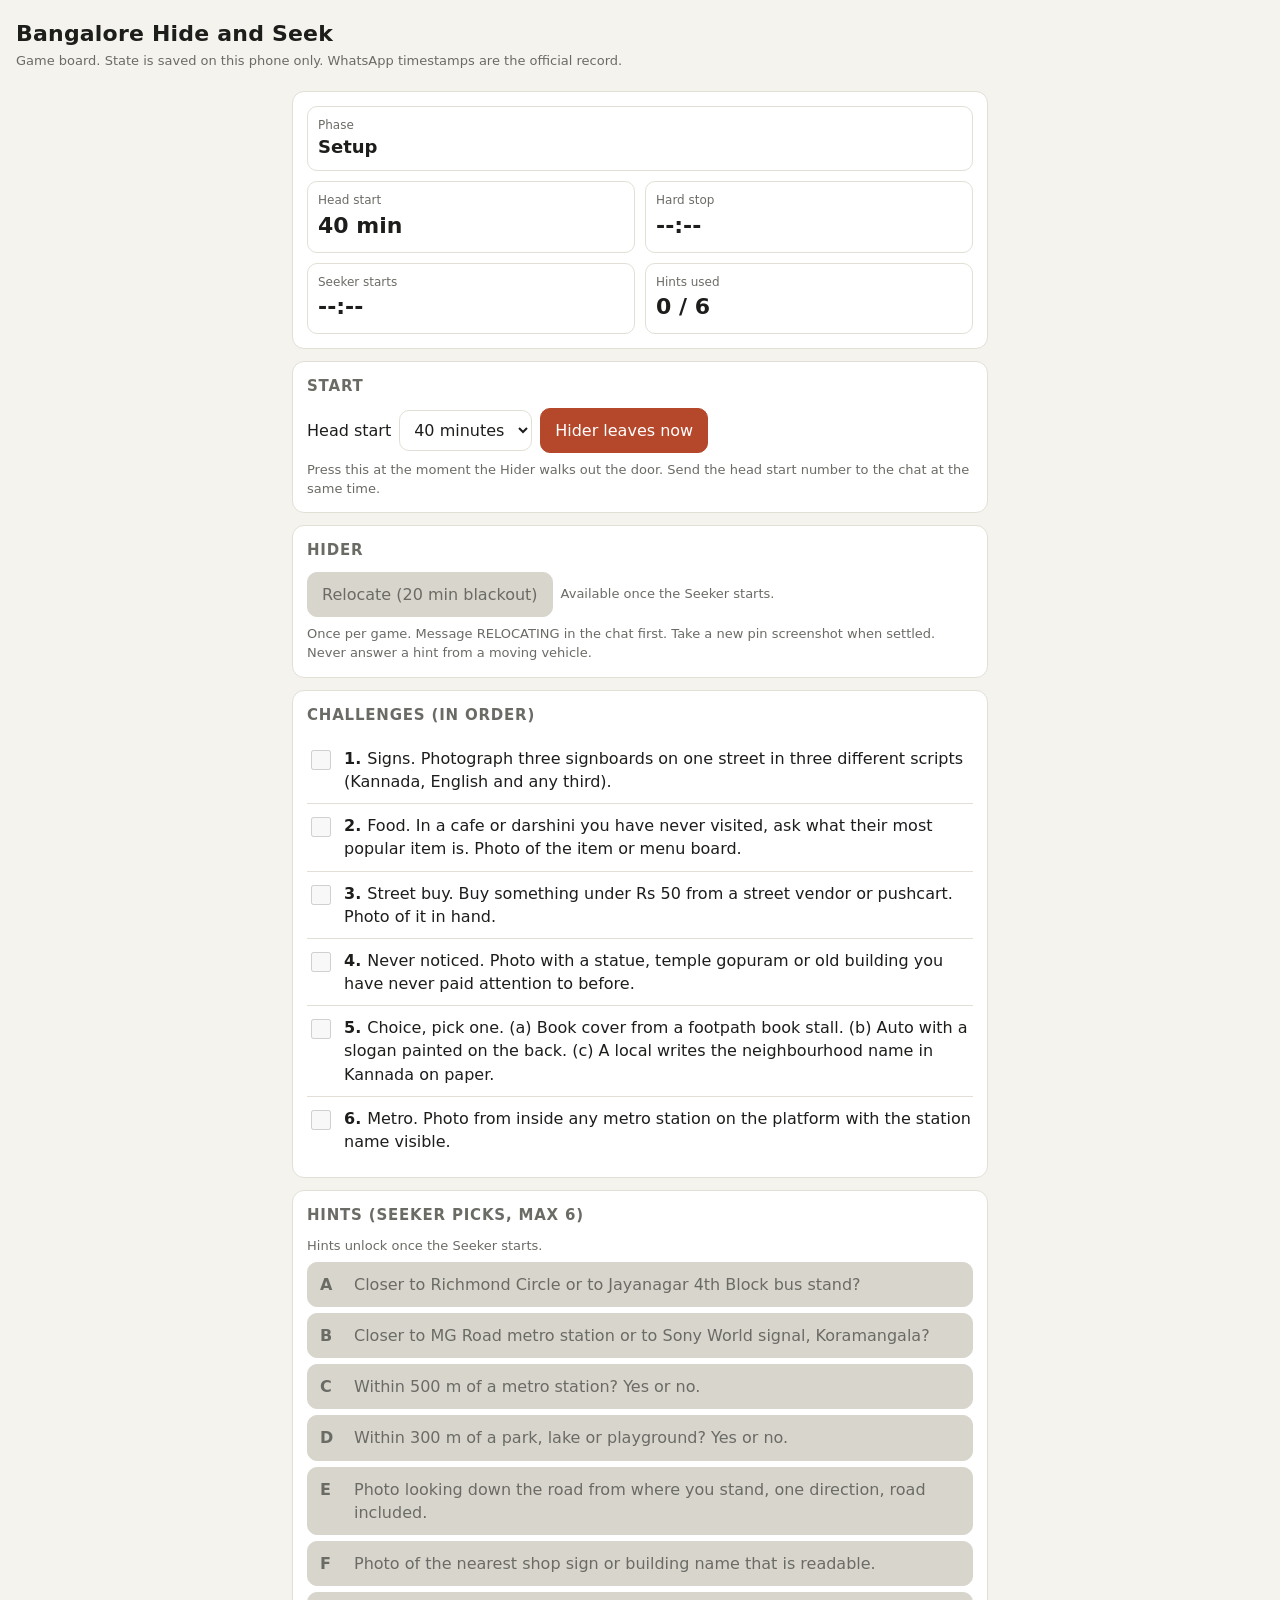
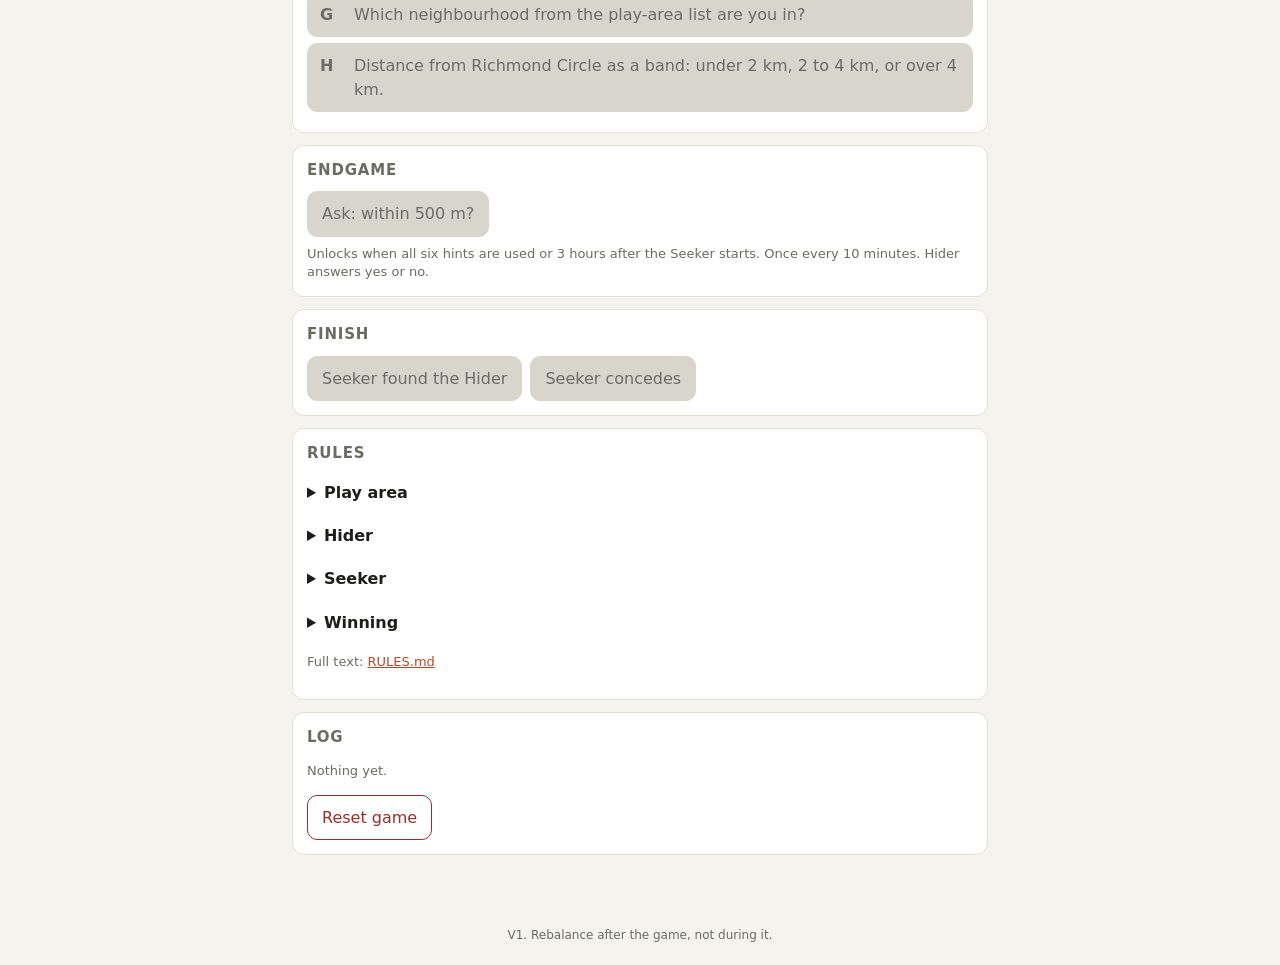
==== index.html @ 9ff5338d "Add V1 rules and static game board" ====
<!doctype html>
<html lang="en">
<head>
<meta charset="utf-8">
<meta name="viewport" content="width=device-width, initial-scale=1">
<title>Bangalore Hide and Seek</title>
<style>
  :root {
    --bg: #f5f3ee; --card: #ffffff; --ink: #1d1d1b; --muted: #6b6b66; --line: #e2dfd6;
    --accent: #b5482b; --accent-ink: #ffffff; --ok: #2f7d4f; --warn: #b8860b; --danger: #9b2c2c;
    --disabled: #d8d5cc;
  }
  @media (prefers-color-scheme: dark) {
    :root { --bg: #17171a; --card: #222226; --ink: #ecebe6; --muted: #a09f98; --line: #34343a;
      --accent: #e0664a; --ok: #5cb27e; --warn: #d9a83a; --danger: #d86a6a; --disabled: #3a3a40; }
  }
  * { box-sizing: border-box; }
  body { margin: 0; background: var(--bg); color: var(--ink); font: 16px/1.45 system-ui, -apple-system, "Segoe UI", Roboto, sans-serif; }
  header { padding: 18px 16px 8px; }
  h1 { margin: 0; font-size: 22px; letter-spacing: 0.2px; }
  .sub { color: var(--muted); font-size: 13px; margin-top: 2px; }
  main { padding: 0 12px 40px; max-width: 720px; margin: 0 auto; }
  .card { background: var(--card); border: 1px solid var(--line); border-radius: 12px; padding: 14px; margin: 12px 0; }
  .card h2 { margin: 0 0 10px; font-size: 15px; text-transform: uppercase; letter-spacing: 0.8px; color: var(--muted); }
  .status { display: grid; grid-template-columns: 1fr 1fr; gap: 10px; }
  .stat { padding: 10px; border: 1px solid var(--line); border-radius: 10px; }
  .stat .lbl { font-size: 12px; color: var(--muted); }
  .stat .val { font-size: 22px; font-weight: 600; font-variant-numeric: tabular-nums; }
  .stat.wide { grid-column: 1 / -1; }
  .phase { font-size: 18px; font-weight: 600; }
  .row { display: flex; gap: 8px; flex-wrap: wrap; align-items: center; }
  button { font: inherit; border: 1px solid var(--line); background: var(--card); color: var(--ink); border-radius: 10px; padding: 10px 14px; cursor: pointer; }
  button.primary { background: var(--accent); color: var(--accent-ink); border-color: var(--accent); }
  button.danger { color: var(--danger); border-color: var(--danger); }
  button:disabled { background: var(--disabled); color: var(--muted); border-color: var(--disabled); cursor: not-allowed; }
  select { font: inherit; padding: 9px 10px; border-radius: 10px; border: 1px solid var(--line); background: var(--card); color: var(--ink); }
  ul.list { list-style: none; padding: 0; margin: 0; }
  ul.list li { display: flex; gap: 10px; align-items: flex-start; padding: 10px 0; border-top: 1px solid var(--line); }
  ul.list li:first-child { border-top: 0; }
  ul.list input[type=checkbox] { width: 20px; height: 20px; margin-top: 3px; flex: none; }
  .k { font-weight: 600; margin-right: 6px; }
  .next { color: var(--accent); font-weight: 600; font-size: 12px; text-transform: uppercase; letter-spacing: 0.6px; }
  .done { color: var(--muted); text-decoration: line-through; }
  .hint { width: 100%; text-align: left; padding: 10px 12px; margin: 6px 0; display: flex; gap: 10px; align-items: flex-start; }
  .hint .k { min-width: 18px; }
  .hint.used { background: var(--disabled); color: var(--muted); border-color: var(--disabled); }
  .hint.used .txt { text-decoration: line-through; }
  .note { color: var(--muted); font-size: 13px; }
  .ok { color: var(--ok); } .warn { color: var(--warn); } .bad { color: var(--danger); }
  details { margin: 8px 0; } summary { cursor: pointer; font-weight: 600; padding: 6px 0; }
  .log { font-size: 13px; font-variant-numeric: tabular-nums; }
  .log div { padding: 4px 0; border-top: 1px dashed var(--line); }
  .log div:first-child { border-top: 0; }
  .log time { color: var(--muted); margin-right: 8px; }
  footer { text-align: center; color: var(--muted); font-size: 12px; padding: 20px 0; }
  a { color: var(--accent); }
</style>
</head>
<body>
<header>
  <h1>Bangalore Hide and Seek</h1>
  <div class="sub">Game board. State is saved on this phone only. WhatsApp timestamps are the official record.</div>
</header>
<main>

  <section class="card" id="statusCard">
    <div class="status">
      <div class="stat wide"><div class="lbl">Phase</div><div class="phase" id="phase">Setup</div><div class="note" id="phaseNote"></div></div>
      <div class="stat"><div class="lbl" id="t1l">Head start</div><div class="val" id="t1">--:--</div></div>
      <div class="stat"><div class="lbl" id="t2l">Hard stop</div><div class="val" id="t2">--:--</div></div>
      <div class="stat"><div class="lbl">Seeker starts</div><div class="val" id="seekerStart">--:--</div></div>
      <div class="stat"><div class="lbl">Hints used</div><div class="val" id="hintCount">0 / 6</div></div>
    </div>
  </section>

  <section class="card" id="setupCard">
    <h2>Start</h2>
    <div class="row">
      <label for="headStart">Head start</label>
      <select id="headStart"></select>
      <button class="primary" id="btnLeave">Hider leaves now</button>
    </div>
    <div class="note" style="margin-top:8px">Press this at the moment the Hider walks out the door. Send the head start number to the chat at the same time.</div>
  </section>

  <section class="card" id="hiderCard">
    <h2>Hider</h2>
    <div class="row">
      <button id="btnRelocate">Relocate (20 min blackout)</button>
      <span class="note" id="relocateNote"></span>
    </div>
    <div class="note" style="margin-top:8px">Once per game. Message RELOCATING in the chat first. Take a new pin screenshot when settled. Never answer a hint from a moving vehicle.</div>
  </section>

  <section class="card">
    <h2>Challenges (in order)</h2>
    <ul class="list" id="challenges"></ul>
  </section>

  <section class="card">
    <h2>Hints (Seeker picks, max 6)</h2>
    <div class="note" id="hintNote"></div>
    <div id="hints"></div>
  </section>

  <section class="card">
    <h2>Endgame</h2>
    <div class="row">
      <button id="btnHotCold">Ask: within 500 m?</button>
      <span class="note" id="hotColdNote"></span>
    </div>
    <div class="note" style="margin-top:8px">Unlocks when all six hints are used or 3 hours after the Seeker starts. Once every 10 minutes. Hider answers yes or no.</div>
  </section>

  <section class="card">
    <h2>Finish</h2>
    <div class="row">
      <button class="primary" id="btnFound">Seeker found the Hider</button>
      <button id="btnConcede">Seeker concedes</button>
    </div>
  </section>

  <section class="card">
    <h2>Rules</h2>
    <details><summary>Play area</summary>
      <p>The Hider must be inside one of these at all times: Cubbon Park, MG Road / Church Street / CBD, Ulsoor, Shanti Nagar, Richmond Town, Domlur, Indiranagar (up to 100 Feet Road), Koramangala (all blocks), Jayanagar (all blocks), Basavanagudi, Lalbagh. If it is not on the list, it is out.</p>
      <p>Transport for both players: walking, metro, buses, autos, cabs. No personal vehicle.</p>
    </details>
    <details><summary>Hider</summary>
      <p>Free movement during the head start. When the Seeker starts, commit to a zone of about 400 m around a point: drop a pin in Google Maps and screenshot it with the clock visible. Wander inside the zone, never leave it.</p>
      <p>Zone: not within 750 m of home, public and free-entry only, no private homes, no bathrooms, no floors above ground level. Must be findable by someone walking the zone.</p>
      <p>Every answer is true for where you stand at the moment of the request. Photos are taken then, unedited, and must show the street. Answer within 5 minutes.</p>
      <p>Seeker challenge proof photos go to the Hider. That is deliberate.</p>
    </details>
    <details><summary>Seeker</summary>
      <p>One hint per completed challenge. Challenges in order, done wherever you are, proof by photo in the chat. Six hints maximum, any order from the menu.</p>
    </details>
    <details><summary>Winning</summary>
      <p>Seeker wins when within about 20 m of the Hider and sends a photo of the Hider to the chat. Hider wins if the hard stop (5 hours after the Seeker starts) passes. If the Hider was ever outside the zone or play area, the Hider forfeits.</p>
    </details>
    <p class="note">Full text: <a href="https://github.com/richie-03/bangalore-hide-and-seek/blob/main/RULES.md">RULES.md</a></p>
  </section>

  <section class="card">
    <h2>Log</h2>
    <div class="log" id="log"></div>
    <div class="row" style="margin-top:10px"><button class="danger" id="btnReset">Reset game</button></div>
  </section>

</main>
<footer>V1. Rebalance after the game, not during it.</footer>

<script>
(function () {
  'use strict';
  var KEY = 'bhs-state-v1';
  var MIN = 60000;
  var HARD_STOP_MS = 5 * 60 * MIN;
  var ENDGAME_MS = 3 * 60 * MIN;
  var BLACKOUT_MS = 20 * MIN;
  var HOTCOLD_GAP_MS = 10 * MIN;
  var MAX_HINTS = 6;

  var CHALLENGES = [
    'Signs. Photograph three signboards on one street in three different scripts (Kannada, English and any third).',
    'Food. In a cafe or darshini you have never visited, ask what their most popular item is. Photo of the item or menu board.',
    'Street buy. Buy something under Rs 50 from a street vendor or pushcart. Photo of it in hand.',
    'Never noticed. Photo with a statue, temple gopuram or old building you have never paid attention to before.',
    'Choice, pick one. (a) Book cover from a footpath book stall. (b) Auto with a slogan painted on the back. (c) A local writes the neighbourhood name in Kannada on paper.',
    'Metro. Photo from inside any metro station on the platform with the station name visible.'
  ];
  var HINTS = [
    ['A', 'Closer to Richmond Circle or to Jayanagar 4th Block bus stand?'],
    ['B', 'Closer to MG Road metro station or to Sony World signal, Koramangala?'],
    ['C', 'Within 500 m of a metro station? Yes or no.'],
    ['D', 'Within 300 m of a park, lake or playground? Yes or no.'],
    ['E', 'Photo looking down the road from where you stand, one direction, road included.'],
    ['F', 'Photo of the nearest shop sign or building name that is readable.'],
    ['G', 'Which neighbourhood from the play-area list are you in?'],
    ['H', 'Distance from Richmond Circle as a band: under 2 km, 2 to 4 km, or over 4 km.']
  ];

  function fresh() {
    return {
      headStart: 40,
      hiderLeftAt: null,
      relocateAt: null,
      challenges: [false, false, false, false, false, false],
      hints: {},
      hotCold: [],
      ended: null,
      log: []
    };
  }

  var state = load();

  function load() {
    try {
      var raw = localStorage.getItem(KEY);
      if (raw) { var s = JSON.parse(raw); return Object.assign(fresh(), s); }
    } catch (e) {}
    return fresh();
  }
  function save() { try { localStorage.setItem(KEY, JSON.stringify(state)); } catch (e) {} }
  function log(msg) { state.log.unshift({ t: Date.now(), m: msg }); save(); }

  function derived(now) {
    var d = {};
    d.seekerStartAt = state.hiderLeftAt ? state.hiderLeftAt + state.headStart * MIN : null;
    d.hardStopAt = d.seekerStartAt ? d.seekerStartAt + HARD_STOP_MS : null;
    d.endgameAt = d.seekerStartAt ? d.seekerStartAt + ENDGAME_MS : null;
    d.hintsUsed = Object.keys(state.hints).length;
    d.blackoutUntil = state.relocateAt ? state.relocateAt + BLACKOUT_MS : null;
    d.inBlackout = d.blackoutUntil !== null && now < d.blackoutUntil;
    d.challengesDone = state.challenges.filter(Boolean).length;
    d.hintsEarned = d.challengesDone - d.hintsUsed;
    if (state.ended) d.phase = 'ended';
    else if (!state.hiderLeftAt) d.phase = 'setup';
    else if (now < d.seekerStartAt) d.phase = 'headstart';
    else if (now >= d.hardStopAt) d.phase = 'timeout';
    else d.phase = 'play';
    d.endgameOpen = d.phase === 'play' && (d.hintsUsed >= MAX_HINTS || now >= d.endgameAt);
    var last = state.hotCold.length ? state.hotCold[state.hotCold.length - 1] : null;
    d.hotColdNextAt = last ? last + HOTCOLD_GAP_MS : null;
    d.hotColdReady = d.endgameOpen && (!d.hotColdNextAt || now >= d.hotColdNextAt);
    return d;
  }

  function pad(n) { return (n < 10 ? '0' : '') + n; }
  function clock(ts) { var x = new Date(ts); return pad(x.getHours()) + ':' + pad(x.getMinutes()); }
  function clockS(ts) { var x = new Date(ts); return clock(ts) + ':' + pad(x.getSeconds()); }
  function countdown(ms) {
    if (ms < 0) ms = 0;
    var s = Math.floor(ms / 1000), h = Math.floor(s / 3600), m = Math.floor((s % 3600) / 60), r = s % 60;
    return h > 0 ? h + ':' + pad(m) + ':' + pad(r) : pad(m) + ':' + pad(r);
  }
  function $(id) { return document.getElementById(id); }

  function render() {
    var now = Date.now();
    var d = derived(now);

    var phaseText = { setup: 'Setup', headstart: 'Head start', play: 'Seeking', timeout: 'Time is up, Hider wins', ended: state.ended === 'seeker' ? 'Seeker found the Hider' : 'Seeker conceded, Hider wins' }[d.phase];
    $('phase').textContent = phaseText;
    var note = '';
    if (d.phase === 'headstart') note = 'Hider moves freely. Seeker waits at Adugodi.';
    if (d.phase === 'play' && d.inBlackout) note = 'Relocate blackout. No hints until ' + clock(d.blackoutUntil) + '.';
    else if (d.phase === 'play' && d.endgameOpen) note = 'Endgame open. Hot or cold every 10 minutes.';
    else if (d.phase === 'play') note = 'Hider is committed to a zone. Endgame opens at ' + clock(d.endgameAt) + ' or after six hints.';
    $('phaseNote').textContent = note;

    if (d.phase === 'setup') {
      $('t1l').textContent = 'Head start'; $('t1').textContent = state.headStart + ' min';
      $('t2l').textContent = 'Hard stop'; $('t2').textContent = '--:--';
      $('seekerStart').textContent = '--:--';
    } else if (d.phase === 'headstart') {
      $('t1l').textContent = 'Seeker starts in'; $('t1').textContent = countdown(d.seekerStartAt - now);
      $('t2l').textContent = 'Hard stop'; $('t2').textContent = clock(d.hardStopAt);
      $('seekerStart').textContent = clock(d.seekerStartAt);
    } else {
      $('t1l').textContent = d.inBlackout ? 'Blackout ends in' : 'Elapsed';
      $('t1').textContent = d.inBlackout ? countdown(d.blackoutUntil - now) : countdown(now - d.seekerStartAt);
      $('t2l').textContent = 'Hard stop in'; $('t2').textContent = countdown(d.hardStopAt - now) + ' (' + clock(d.hardStopAt) + ')';
      $('seekerStart').textContent = clock(d.seekerStartAt);
    }
    $('hintCount').textContent = d.hintsUsed + ' / ' + MAX_HINTS;

    $('setupCard').style.display = d.phase === 'setup' ? '' : 'none';
    $('headStart').value = String(state.headStart);

    var reloc = $('btnRelocate');
    reloc.disabled = !(d.phase === 'play' && !state.relocateAt);
    $('relocateNote').textContent = state.relocateAt ? 'Used at ' + clock(state.relocateAt) + '.' : (d.phase === 'play' ? 'Available.' : 'Available once the Seeker starts.');

    var ul = $('challenges'); ul.innerHTML = '';
    var nextIdx = state.challenges.indexOf(false);
    CHALLENGES.forEach(function (txt, i) {
      var li = document.createElement('li');
      var cb = document.createElement('input'); cb.type = 'checkbox'; cb.checked = state.challenges[i];
      var lastDone = nextIdx === -1 ? CHALLENGES.length - 1 : nextIdx - 1;
      cb.disabled = d.phase !== 'play'
        || (!state.challenges[i] && i !== nextIdx)
        || (state.challenges[i] && (i !== lastDone || d.hintsUsed >= d.challengesDone));
      cb.addEventListener('change', function () {
        state.challenges[i] = cb.checked;
        log((cb.checked ? 'Challenge ' : 'Unchecked challenge ') + (i + 1));
        render();
      });
      var div = document.createElement('div');
      div.innerHTML = '<span class="k">' + (i + 1) + '.</span><span class="' + (state.challenges[i] ? 'done' : '') + '">' + txt + '</span>' + (i === nextIdx && d.phase === 'play' ? ' <span class="next">next</span>' : '');
      li.appendChild(cb); li.appendChild(div); ul.appendChild(li);
    });

    var hn = $('hintNote');
    if (d.phase !== 'play') hn.textContent = 'Hints unlock once the Seeker starts.';
    else if (d.inBlackout) hn.innerHTML = '<span class="warn">Blackout. No hint requests until ' + clock(d.blackoutUntil) + '.</span>';
    else if (d.hintsUsed >= MAX_HINTS) hn.textContent = 'All six hints used.';
    else if (d.hintsEarned > 0) hn.innerHTML = '<span class="ok">' + d.hintsEarned + ' hint' + (d.hintsEarned > 1 ? 's' : '') + ' earned and not yet used. Pick one.</span>';
    else hn.textContent = 'Complete the next challenge to earn a hint.';

    var hd = $('hints'); hd.innerHTML = '';
    HINTS.forEach(function (h) {
      var b = document.createElement('button');
      var used = state.hints[h[0]];
      b.className = 'hint' + (used ? ' used' : '');
      b.innerHTML = '<span class="k">' + h[0] + '</span><span class="txt">' + h[1] + (used ? ' <span class="note">(asked ' + clock(used) + ')</span>' : '') + '</span>';
      b.disabled = !!used || d.phase !== 'play' || d.inBlackout || d.hintsEarned <= 0 || d.hintsUsed >= MAX_HINTS;
      b.addEventListener('click', function () {
        if (!confirm('Ask hint ' + h[0] + '? Send it in the chat now.')) return;
        state.hints[h[0]] = Date.now();
        log('Hint ' + h[0] + ' asked');
        render();
      });
      hd.appendChild(b);
    });

    var hc = $('btnHotCold');
    hc.disabled = !d.hotColdReady;
    var hcn = '';
    if (d.phase !== 'play') hcn = '';
    else if (!d.endgameOpen) hcn = 'Locked until ' + clock(d.endgameAt) + ' or six hints.';
    else if (!d.hotColdReady) hcn = 'Next ask at ' + clock(d.hotColdNextAt) + '.';
    else hcn = 'Ready. ' + state.hotCold.length + ' asked so far.';
    $('hotColdNote').textContent = hcn;

    $('btnFound').disabled = d.phase !== 'play';
    $('btnConcede').disabled = d.phase !== 'play';

    var lg = $('log'); lg.innerHTML = '';
    if (!state.log.length) lg.innerHTML = '<div class="note">Nothing yet.</div>';
    state.log.slice(0, 60).forEach(function (e) {
      var row = document.createElement('div');
      row.innerHTML = '<time>' + clockS(e.t) + '</time>' + e.m;
      lg.appendChild(row);
    });
  }

  var sel = $('headStart');
  for (var m = 30; m <= 45; m += 5) { var o = document.createElement('option'); o.value = m; o.textContent = m + ' minutes'; sel.appendChild(o); }
  sel.addEventListener('change', function () { state.headStart = parseInt(sel.value, 10); save(); render(); });

  $('btnLeave').addEventListener('click', function () {
    if (!confirm('Start the head start clock now with ' + state.headStart + ' minutes?')) return;
    state.hiderLeftAt = Date.now();
    log('Hider left. Head start ' + state.headStart + ' min. Seeker starts at ' + clock(state.hiderLeftAt + state.headStart * MIN) + '.');
    render();
  });
  $('btnRelocate').addEventListener('click', function () {
    if (!confirm('Use Relocate now? Message RELOCATING in the chat first.')) return;
    state.relocateAt = Date.now();
    log('Relocate used. Blackout until ' + clock(state.relocateAt + BLACKOUT_MS) + '.');
    render();
  });
  $('btnHotCold').addEventListener('click', function () {
    state.hotCold.push(Date.now());
    log('Hot or cold asked (within 500 m?)');
    render();
  });
  $('btnFound').addEventListener('click', function () {
    if (!confirm('Seeker found the Hider? Photo must be in the chat.')) return;
    state.ended = 'seeker'; log('Seeker found the Hider. Seeker wins.'); render();
  });
  $('btnConcede').addEventListener('click', function () {
    if (!confirm('Seeker concedes. Hider wins. Confirm?')) return;
    state.ended = 'hider'; log('Seeker conceded. Hider wins.'); render();
  });
  $('btnReset').addEventListener('click', function () {
    if (!confirm('Reset everything on this phone? This cannot be undone.')) return;
    state = fresh(); save(); render();
  });

  render();
  setInterval(render, 1000);
})();
</script>
</body>
</html>
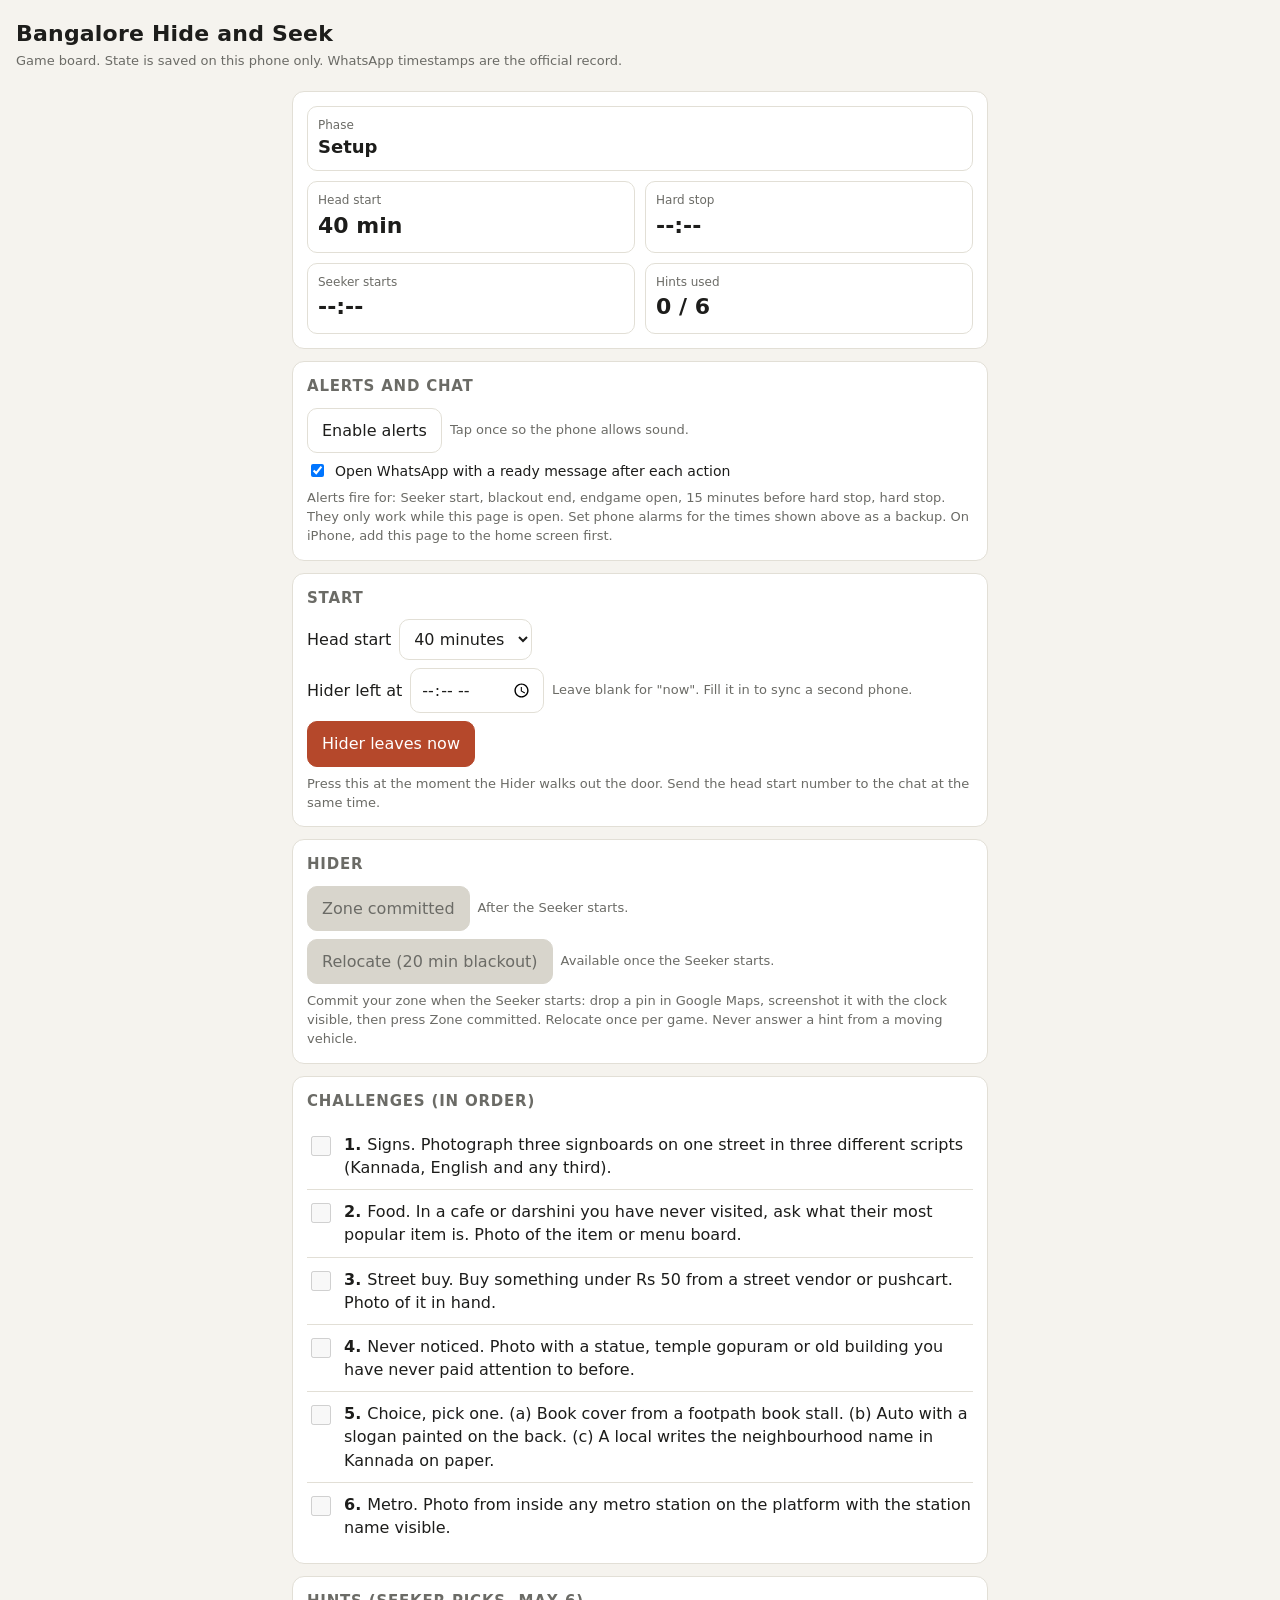
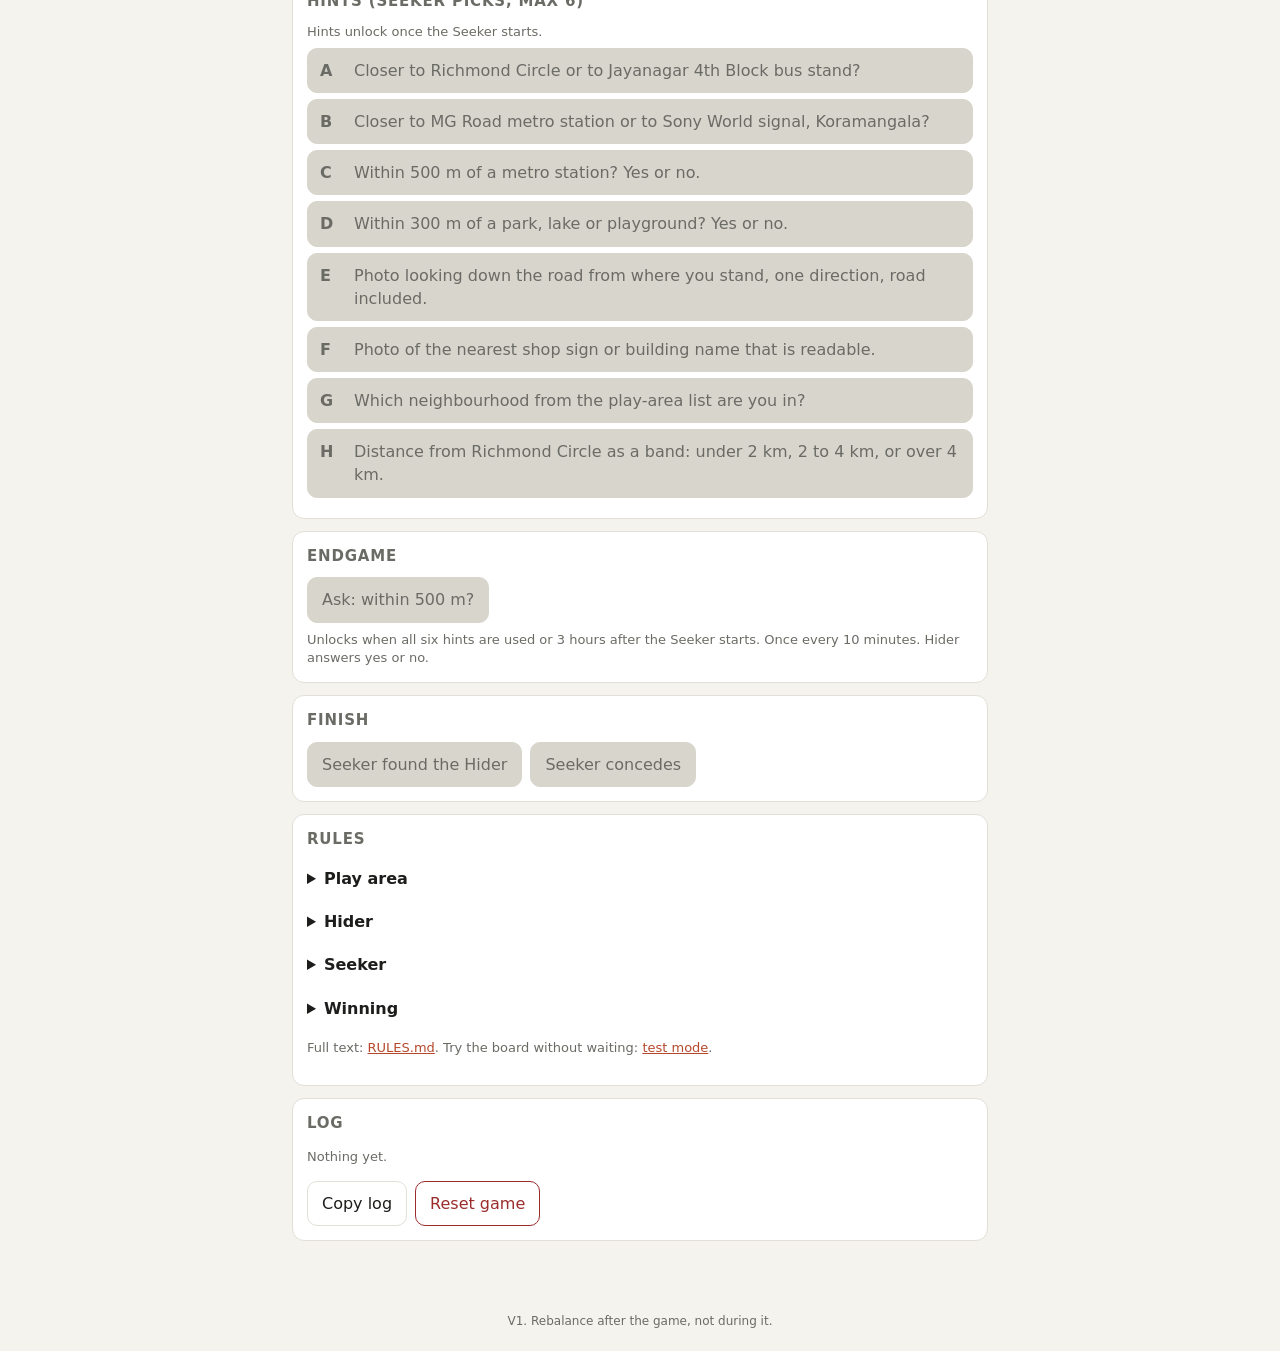
==== commit adeec264: "Add test mode, alerts, WhatsApp messages, manual start time, zone commit and log export" ====
--- a/index.html
+++ b/index.html
@@ -19,6 +19,7 @@
   header { padding: 18px 16px 8px; }
   h1 { margin: 0; font-size: 22px; letter-spacing: 0.2px; }
   .sub { color: var(--muted); font-size: 13px; margin-top: 2px; }
+  .banner { background: var(--warn); color: #1d1d1b; padding: 8px 16px; font-size: 13px; font-weight: 600; }
   main { padding: 0 12px 40px; max-width: 720px; margin: 0 auto; }
   .card { background: var(--card); border: 1px solid var(--line); border-radius: 12px; padding: 14px; margin: 12px 0; }
   .card h2 { margin: 0 0 10px; font-size: 15px; text-transform: uppercase; letter-spacing: 0.8px; color: var(--muted); }
@@ -29,11 +30,13 @@
   .stat.wide { grid-column: 1 / -1; }
   .phase { font-size: 18px; font-weight: 600; }
   .row { display: flex; gap: 8px; flex-wrap: wrap; align-items: center; }
+  .row + .row { margin-top: 8px; }
   button { font: inherit; border: 1px solid var(--line); background: var(--card); color: var(--ink); border-radius: 10px; padding: 10px 14px; cursor: pointer; }
   button.primary { background: var(--accent); color: var(--accent-ink); border-color: var(--accent); }
   button.danger { color: var(--danger); border-color: var(--danger); }
   button:disabled { background: var(--disabled); color: var(--muted); border-color: var(--disabled); cursor: not-allowed; }
-  select { font: inherit; padding: 9px 10px; border-radius: 10px; border: 1px solid var(--line); background: var(--card); color: var(--ink); }
+  select, input[type=time] { font: inherit; padding: 9px 10px; border-radius: 10px; border: 1px solid var(--line); background: var(--card); color: var(--ink); }
+  label.chk { display: flex; gap: 8px; align-items: center; font-size: 14px; }
   ul.list { list-style: none; padding: 0; margin: 0; }
   ul.list li { display: flex; gap: 10px; align-items: flex-start; padding: 10px 0; border-top: 1px solid var(--line); }
   ul.list li:first-child { border-top: 0; }
@@ -57,6 +60,7 @@
 </style>
 </head>
 <body>
+<div class="banner" id="testBanner" hidden>Test mode: one minute of game time is one second. Separate from the real game state. <a href="./">Back to the real board</a>.</div>
 <header>
   <h1>Bangalore Hide and Seek</h1>
   <div class="sub">Game board. State is saved on this phone only. WhatsApp timestamps are the official record.</div>
@@ -73,11 +77,30 @@
     </div>
   </section>
 
+  <section class="card">
+    <h2>Alerts and chat</h2>
+    <div class="row">
+      <button id="btnAlerts">Enable alerts</button>
+      <span class="note" id="alertNote"></span>
+    </div>
+    <div class="row">
+      <label class="chk"><input type="checkbox" id="waToggle"> Open WhatsApp with a ready message after each action</label>
+    </div>
+    <div class="note" style="margin-top:8px">Alerts fire for: Seeker start, blackout end, endgame open, 15 minutes before hard stop, hard stop. They only work while this page is open. Set phone alarms for the times shown above as a backup. On iPhone, add this page to the home screen first.</div>
+  </section>
+
   <section class="card" id="setupCard">
     <h2>Start</h2>
     <div class="row">
       <label for="headStart">Head start</label>
       <select id="headStart"></select>
+    </div>
+    <div class="row">
+      <label for="leftAt">Hider left at</label>
+      <input type="time" id="leftAt">
+      <span class="note">Leave blank for "now". Fill it in to sync a second phone.</span>
+    </div>
+    <div class="row">
       <button class="primary" id="btnLeave">Hider leaves now</button>
     </div>
     <div class="note" style="margin-top:8px">Press this at the moment the Hider walks out the door. Send the head start number to the chat at the same time.</div>
@@ -86,10 +109,14 @@
   <section class="card" id="hiderCard">
     <h2>Hider</h2>
     <div class="row">
+      <button id="btnZone">Zone committed</button>
+      <span class="note" id="zoneNote"></span>
+    </div>
+    <div class="row">
       <button id="btnRelocate">Relocate (20 min blackout)</button>
       <span class="note" id="relocateNote"></span>
     </div>
-    <div class="note" style="margin-top:8px">Once per game. Message RELOCATING in the chat first. Take a new pin screenshot when settled. Never answer a hint from a moving vehicle.</div>
+    <div class="note" style="margin-top:8px">Commit your zone when the Seeker starts: drop a pin in Google Maps, screenshot it with the clock visible, then press Zone committed. Relocate once per game. Never answer a hint from a moving vehicle.</div>
   </section>
 
   <section class="card">
@@ -138,13 +165,16 @@
     <details><summary>Winning</summary>
       <p>Seeker wins when within about 20 m of the Hider and sends a photo of the Hider to the chat. Hider wins if the hard stop (5 hours after the Seeker starts) passes. If the Hider was ever outside the zone or play area, the Hider forfeits.</p>
     </details>
-    <p class="note">Full text: <a href="https://github.com/richie-03/bangalore-hide-and-seek/blob/main/RULES.md">RULES.md</a></p>
+    <p class="note">Full text: <a href="https://github.com/richie-03/bangalore-hide-and-seek/blob/main/RULES.md">RULES.md</a>. Try the board without waiting: <a href="?test=1">test mode</a>.</p>
   </section>
 
   <section class="card">
     <h2>Log</h2>
     <div class="log" id="log"></div>
-    <div class="row" style="margin-top:10px"><button class="danger" id="btnReset">Reset game</button></div>
+    <div class="row" style="margin-top:10px">
+      <button id="btnCopyLog">Copy log</button>
+      <button class="danger" id="btnReset">Reset game</button>
+    </div>
   </section>
 
 </main>
@@ -153,12 +183,14 @@
 <script>
 (function () {
   'use strict';
-  var KEY = 'bhs-state-v1';
-  var MIN = 60000;
+  var TEST = /[?&]test=1/.test(location.search);
+  var KEY = TEST ? 'bhs-state-v1-test' : 'bhs-state-v1';
+  var MIN = TEST ? 1000 : 60000;
   var HARD_STOP_MS = 5 * 60 * MIN;
   var ENDGAME_MS = 3 * 60 * MIN;
   var BLACKOUT_MS = 20 * MIN;
   var HOTCOLD_GAP_MS = 10 * MIN;
+  var WARN_MS = 15 * MIN;
   var MAX_HINTS = 6;
 
   var CHALLENGES = [
@@ -185,15 +217,19 @@
       headStart: 40,
       hiderLeftAt: null,
       relocateAt: null,
+      zones: [],
       challenges: [false, false, false, false, false, false],
       hints: {},
       hotCold: [],
       ended: null,
+      fired: {},
+      wa: true,
       log: []
     };
   }
 
   var state = load();
+  var audioCtx = null;
 
   function load() {
     try {
@@ -224,12 +260,13 @@
     var last = state.hotCold.length ? state.hotCold[state.hotCold.length - 1] : null;
     d.hotColdNextAt = last ? last + HOTCOLD_GAP_MS : null;
     d.hotColdReady = d.endgameOpen && (!d.hotColdNextAt || now >= d.hotColdNextAt);
+    d.zoneOpen = d.phase === 'play' && state.zones.length <= (state.relocateAt ? 1 : 0);
     return d;
   }
 
   function pad(n) { return (n < 10 ? '0' : '') + n; }
-  function clock(ts) { var x = new Date(ts); return pad(x.getHours()) + ':' + pad(x.getMinutes()); }
-  function clockS(ts) { var x = new Date(ts); return clock(ts) + ':' + pad(x.getSeconds()); }
+  function clock(ts) { var x = new Date(ts); return pad(x.getHours()) + ':' + pad(x.getMinutes()) + (TEST ? ':' + pad(x.getSeconds()) : ''); }
+  function clockS(ts) { var x = new Date(ts); return pad(x.getHours()) + ':' + pad(x.getMinutes()) + ':' + pad(x.getSeconds()); }
   function countdown(ms) {
     if (ms < 0) ms = 0;
     var s = Math.floor(ms / 1000), h = Math.floor(s / 3600), m = Math.floor((s % 3600) / 60), r = s % 60;
@@ -237,9 +274,43 @@
   }
   function $(id) { return document.getElementById(id); }
 
+  function beep() {
+    try {
+      if (!audioCtx) return;
+      var o = audioCtx.createOscillator(), g = audioCtx.createGain();
+      o.type = 'sine'; o.frequency.value = 880; g.gain.value = 0.2;
+      o.connect(g); g.connect(audioCtx.destination);
+      o.start(); o.stop(audioCtx.currentTime + 0.6);
+    } catch (e) {}
+  }
+  function alertUser(key, title, body) {
+    if (state.fired[key]) return;
+    state.fired[key] = Date.now(); save();
+    log('Alert: ' + title);
+    beep();
+    try { if (navigator.vibrate) navigator.vibrate([300, 150, 300, 150, 300]); } catch (e) {}
+    try {
+      if ('Notification' in window && Notification.permission === 'granted') new Notification(title, { body: body });
+    } catch (e) {}
+  }
+  function checkAlerts(now, d) {
+    if (d.phase === 'setup' || d.phase === 'ended') return;
+    if (now >= d.seekerStartAt) alertUser('seekerStart', 'Seeker starts now', 'Hider: commit your zone and press Zone committed.');
+    if (d.blackoutUntil && now >= d.blackoutUntil) alertUser('blackoutEnd', 'Blackout over', 'Hints can be requested again.');
+    if (d.phase === 'play' && d.endgameOpen) alertUser('endgame', 'Endgame open', 'Seeker may ask within 500 m every 10 minutes.');
+    if (now >= d.hardStopAt - WARN_MS && now < d.hardStopAt) alertUser('warn15', '15 minutes to hard stop', 'Hard stop at ' + clock(d.hardStopAt) + '.');
+    if (now >= d.hardStopAt) alertUser('hardStop', 'Hard stop', 'Time is up. Hider wins.');
+  }
+
+  function toChat(text) {
+    if (!state.wa) return;
+    try { window.open('https://wa.me/?text=' + encodeURIComponent(text), '_blank'); } catch (e) {}
+  }
+
   function render() {
     var now = Date.now();
     var d = derived(now);
+    checkAlerts(now, d);
 
     var phaseText = { setup: 'Setup', headstart: 'Head start', play: 'Seeking', timeout: 'Time is up, Hider wins', ended: state.ended === 'seeker' ? 'Seeker found the Hider' : 'Seeker conceded, Hider wins' }[d.phase];
     $('phase').textContent = phaseText;
@@ -266,25 +337,34 @@
     }
     $('hintCount').textContent = d.hintsUsed + ' / ' + MAX_HINTS;
 
+    var perm = ('Notification' in window) ? Notification.permission : 'unsupported';
+    $('alertNote').textContent = audioCtx
+      ? (perm === 'granted' ? 'Sound, vibration and notifications on.' : 'Sound and vibration on. Notifications ' + (perm === 'unsupported' ? 'not supported here.' : 'not allowed.'))
+      : 'Tap once so the phone allows sound.';
+    $('waToggle').checked = !!state.wa;
+
     $('setupCard').style.display = d.phase === 'setup' ? '' : 'none';
     $('headStart').value = String(state.headStart);
 
-    var reloc = $('btnRelocate');
-    reloc.disabled = !(d.phase === 'play' && !state.relocateAt);
+    $('btnZone').disabled = !d.zoneOpen;
+    $('zoneNote').textContent = state.zones.length ? 'Committed at ' + state.zones.map(clock).join(', ') + '.' : (d.phase === 'play' ? 'Commit now.' : 'After the Seeker starts.');
+
+    $('btnRelocate').disabled = !(d.phase === 'play' && !state.relocateAt);
     $('relocateNote').textContent = state.relocateAt ? 'Used at ' + clock(state.relocateAt) + '.' : (d.phase === 'play' ? 'Available.' : 'Available once the Seeker starts.');
 
     var ul = $('challenges'); ul.innerHTML = '';
     var nextIdx = state.challenges.indexOf(false);
+    var lastDone = nextIdx === -1 ? CHALLENGES.length - 1 : nextIdx - 1;
     CHALLENGES.forEach(function (txt, i) {
       var li = document.createElement('li');
       var cb = document.createElement('input'); cb.type = 'checkbox'; cb.checked = state.challenges[i];
-      var lastDone = nextIdx === -1 ? CHALLENGES.length - 1 : nextIdx - 1;
       cb.disabled = d.phase !== 'play'
         || (!state.challenges[i] && i !== nextIdx)
         || (state.challenges[i] && (i !== lastDone || d.hintsUsed >= d.challengesDone));
       cb.addEventListener('change', function () {
         state.challenges[i] = cb.checked;
         log((cb.checked ? 'Challenge ' : 'Unchecked challenge ') + (i + 1));
+        if (cb.checked) toChat('Challenge ' + (i + 1) + ' done at ' + clock(Date.now()) + '. Proof photo follows. One hint earned.');
         render();
       });
       var div = document.createElement('div');
@@ -307,16 +387,17 @@
       b.innerHTML = '<span class="k">' + h[0] + '</span><span class="txt">' + h[1] + (used ? ' <span class="note">(asked ' + clock(used) + ')</span>' : '') + '</span>';
       b.disabled = !!used || d.phase !== 'play' || d.inBlackout || d.hintsEarned <= 0 || d.hintsUsed >= MAX_HINTS;
       b.addEventListener('click', function () {
-        if (!confirm('Ask hint ' + h[0] + '? Send it in the chat now.')) return;
-        state.hints[h[0]] = Date.now();
+        if (!confirm('Ask hint ' + h[0] + '? It will be marked used.')) return;
+        var t = Date.now();
+        state.hints[h[0]] = t;
         log('Hint ' + h[0] + ' asked');
+        toChat('HINT ' + h[0] + ' requested at ' + clock(t) + ': ' + h[1] + ' (answer within 5 minutes)');
         render();
       });
       hd.appendChild(b);
     });
 
-    var hc = $('btnHotCold');
-    hc.disabled = !d.hotColdReady;
+    $('btnHotCold').disabled = !d.hotColdReady;
     var hcn = '';
     if (d.phase !== 'play') hcn = '';
     else if (!d.endgameOpen) hcn = 'Locked until ' + clock(d.endgameAt) + ' or six hints.';
@@ -329,32 +410,65 @@
 
     var lg = $('log'); lg.innerHTML = '';
     if (!state.log.length) lg.innerHTML = '<div class="note">Nothing yet.</div>';
-    state.log.slice(0, 60).forEach(function (e) {
+    state.log.slice(0, 80).forEach(function (e) {
       var row = document.createElement('div');
       row.innerHTML = '<time>' + clockS(e.t) + '</time>' + e.m;
       lg.appendChild(row);
     });
   }
 
+  if (TEST) $('testBanner').hidden = false;
+
   var sel = $('headStart');
-  for (var m = 30; m <= 45; m += 5) { var o = document.createElement('option'); o.value = m; o.textContent = m + ' minutes'; sel.appendChild(o); }
+  for (var m = 30; m <= 45; m += 5) { var o = document.createElement('option'); o.value = m; o.textContent = m + (TEST ? ' seconds' : ' minutes'); sel.appendChild(o); }
   sel.addEventListener('change', function () { state.headStart = parseInt(sel.value, 10); save(); render(); });
 
+  $('waToggle').addEventListener('change', function () { state.wa = $('waToggle').checked; save(); });
+
+  $('btnAlerts').addEventListener('click', function () {
+    try { audioCtx = audioCtx || new (window.AudioContext || window.webkitAudioContext)(); beep(); } catch (e) {}
+    try { if (navigator.vibrate) navigator.vibrate(200); } catch (e) {}
+    try {
+      if ('Notification' in window && Notification.permission === 'default') Notification.requestPermission().then(render);
+    } catch (e) {}
+    render();
+  });
+
   $('btnLeave').addEventListener('click', function () {
-    if (!confirm('Start the head start clock now with ' + state.headStart + ' minutes?')) return;
-    state.hiderLeftAt = Date.now();
-    log('Hider left. Head start ' + state.headStart + ' min. Seeker starts at ' + clock(state.hiderLeftAt + state.headStart * MIN) + '.');
+    var t = Date.now();
+    var manual = $('leftAt').value;
+    if (manual && !TEST) {
+      var p = manual.split(':'); var x = new Date(); x.setHours(parseInt(p[0], 10), parseInt(p[1], 10), 0, 0); t = x.getTime();
+      if (t > Date.now()) { alert('That time is in the future. Use the time the Hider actually left.'); return; }
+    }
+    if (!confirm('Start the clock with a ' + state.headStart + (TEST ? ' second' : ' minute') + ' head start' + (manual && !TEST ? ' from ' + manual : ' from now') + '?')) return;
+    state.hiderLeftAt = t;
+    var ss = t + state.headStart * MIN;
+    log('Hider left at ' + clock(t) + '. Head start ' + state.headStart + '. Seeker starts at ' + clock(ss) + '.');
+    toChat('Hider leaving at ' + clock(t) + '. Head start ' + state.headStart + ' min. Seeker starts at ' + clock(ss) + '. Hard stop ' + clock(ss + HARD_STOP_MS) + '.');
     render();
   });
+  $('btnZone').addEventListener('click', function () {
+    if (!confirm('Zone committed? Take the pin screenshot first.')) return;
+    var t = Date.now();
+    state.zones.push(t);
+    log('Zone committed');
+    toChat('Zone committed at ' + clock(t) + '. Pin screenshot taken.');
+    render();
+  });
   $('btnRelocate').addEventListener('click', function () {
-    if (!confirm('Use Relocate now? Message RELOCATING in the chat first.')) return;
-    state.relocateAt = Date.now();
-    log('Relocate used. Blackout until ' + clock(state.relocateAt + BLACKOUT_MS) + '.');
+    if (!confirm('Use Relocate now? Blackout for 20 minutes, then commit a new zone.')) return;
+    var t = Date.now();
+    state.relocateAt = t;
+    log('Relocate used. Blackout until ' + clock(t + BLACKOUT_MS) + '.');
+    toChat('RELOCATING at ' + clock(t) + '. No hints until ' + clock(t + BLACKOUT_MS) + '.');
     render();
   });
   $('btnHotCold').addEventListener('click', function () {
-    state.hotCold.push(Date.now());
+    var t = Date.now();
+    state.hotCold.push(t);
     log('Hot or cold asked (within 500 m?)');
+    toChat('Within 500 m of you? Asked at ' + clock(t) + '. Yes or no.');
     render();
   });
   $('btnFound').addEventListener('click', function () {
@@ -364,6 +478,15 @@
   $('btnConcede').addEventListener('click', function () {
     if (!confirm('Seeker concedes. Hider wins. Confirm?')) return;
     state.ended = 'hider'; log('Seeker conceded. Hider wins.'); render();
+  });
+  $('btnCopyLog').addEventListener('click', function () {
+    var text = state.log.slice().reverse().map(function (e) { return clockS(e.t) + ' ' + e.m; }).join('\n');
+    if (!text) { alert('Log is empty.'); return; }
+    function fallback() { window.prompt('Copy the log:', text); }
+    try {
+      if (navigator.clipboard && navigator.clipboard.writeText) navigator.clipboard.writeText(text).then(function () { alert('Log copied.'); }, fallback);
+      else fallback();
+    } catch (e) { fallback(); }
   });
   $('btnReset').addEventListener('click', function () {
     if (!confirm('Reset everything on this phone? This cannot be undone.')) return;
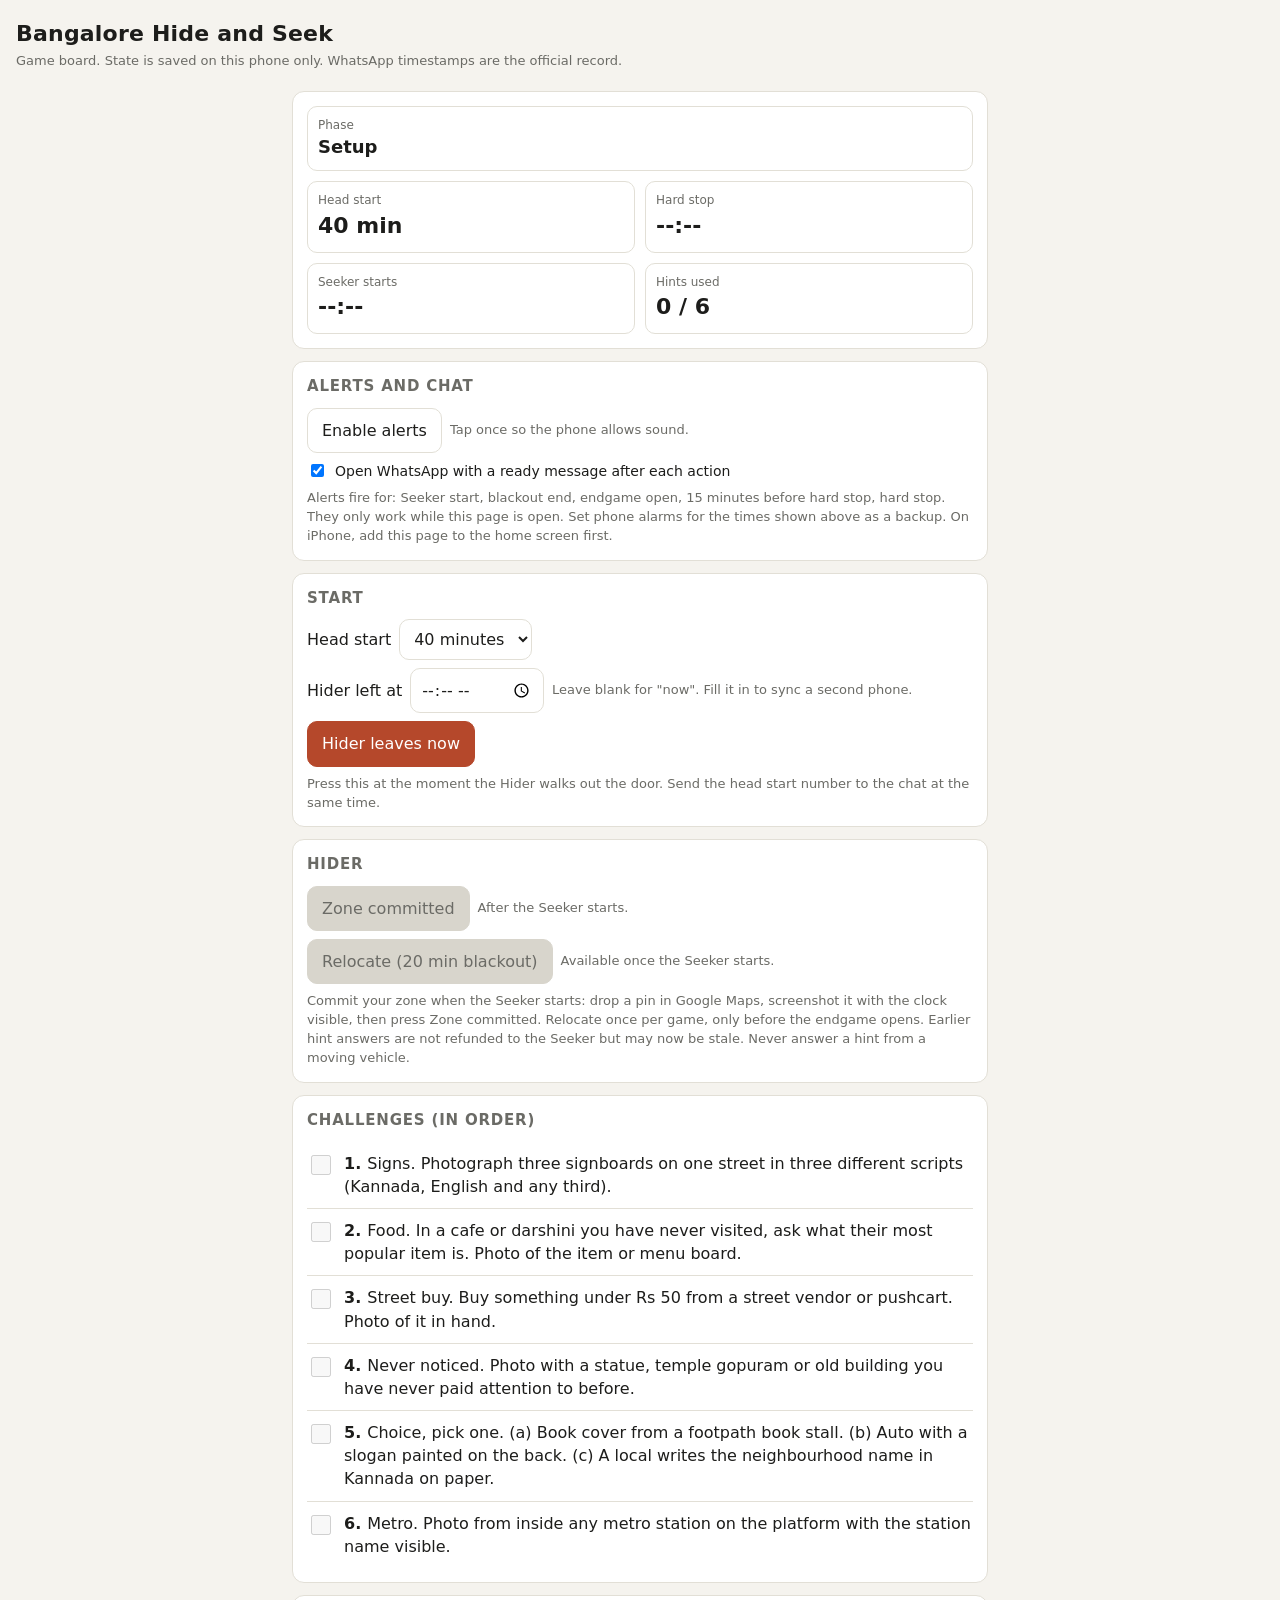
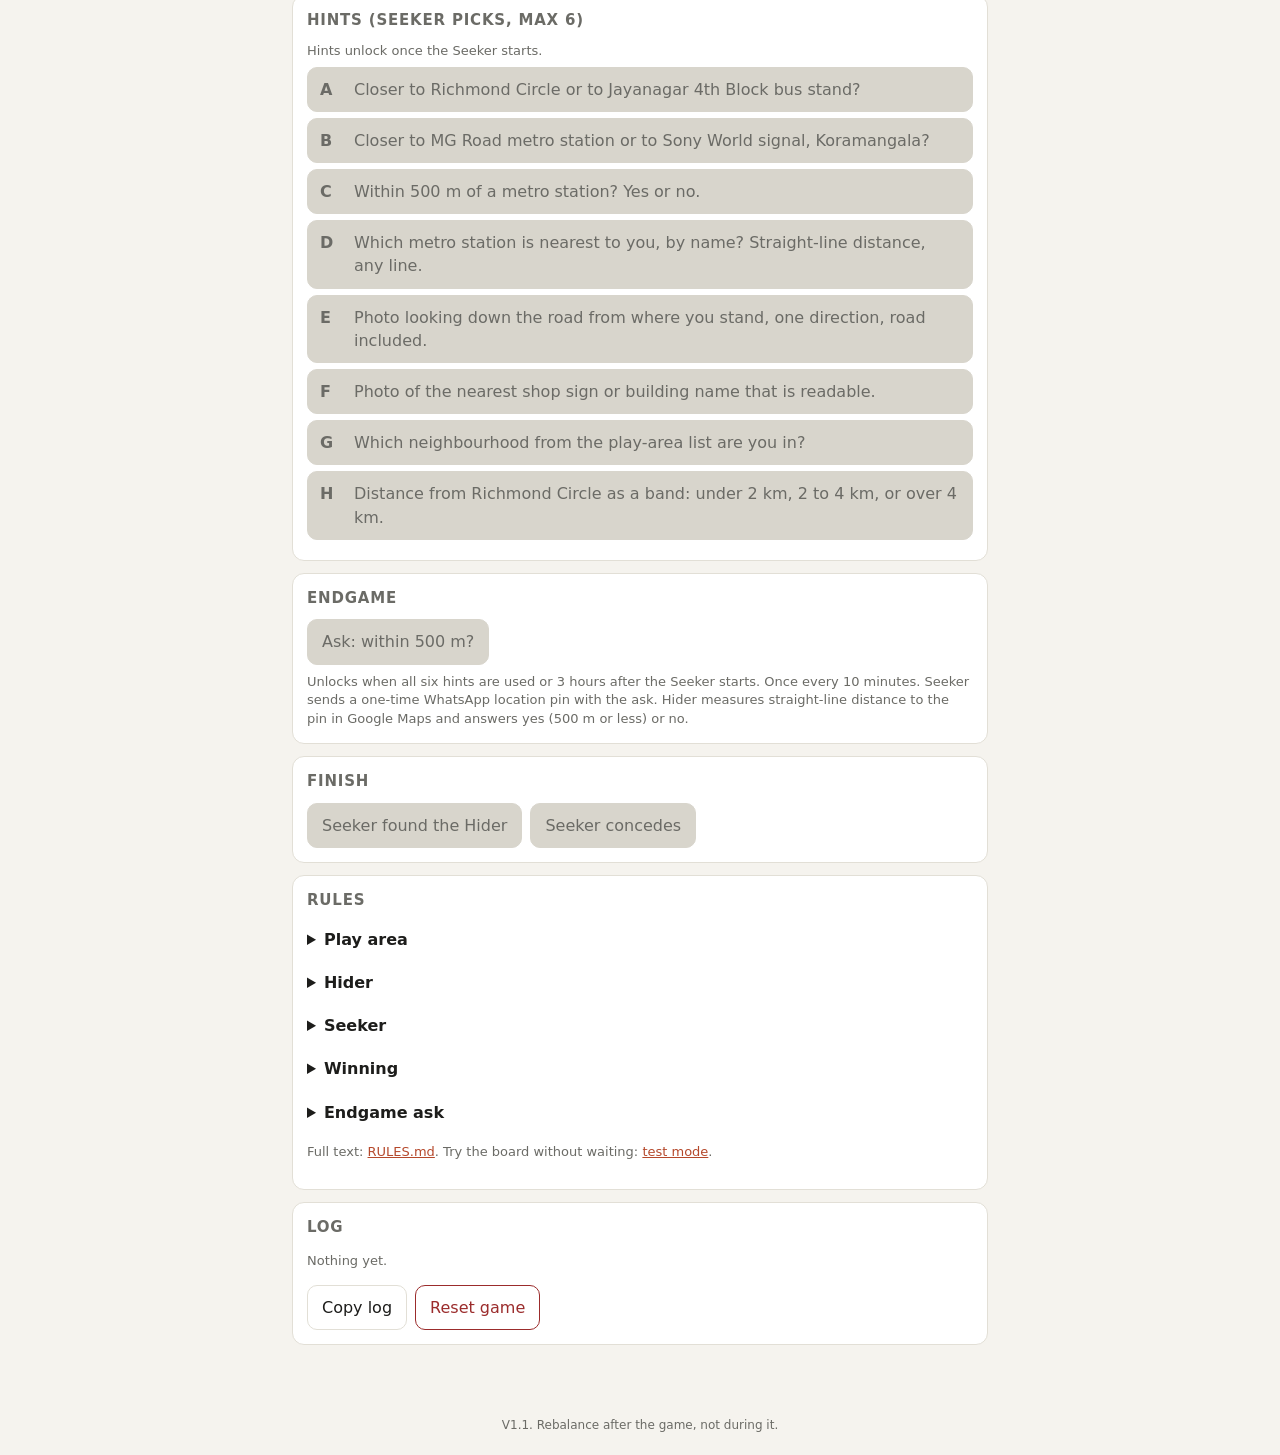
==== commit 22c2af0f: "Rules V1.1: metro hint, relocate cutoff, endgame pin protocol" ====
--- a/index.html
+++ b/index.html
@@ -116,7 +116,7 @@
       <button id="btnRelocate">Relocate (20 min blackout)</button>
       <span class="note" id="relocateNote"></span>
     </div>
-    <div class="note" style="margin-top:8px">Commit your zone when the Seeker starts: drop a pin in Google Maps, screenshot it with the clock visible, then press Zone committed. Relocate once per game. Never answer a hint from a moving vehicle.</div>
+    <div class="note" style="margin-top:8px">Commit your zone when the Seeker starts: drop a pin in Google Maps, screenshot it with the clock visible, then press Zone committed. Relocate once per game, only before the endgame opens. Earlier hint answers are not refunded to the Seeker but may now be stale. Never answer a hint from a moving vehicle.</div>
   </section>
 
   <section class="card">
@@ -136,7 +136,7 @@
       <button id="btnHotCold">Ask: within 500 m?</button>
       <span class="note" id="hotColdNote"></span>
     </div>
-    <div class="note" style="margin-top:8px">Unlocks when all six hints are used or 3 hours after the Seeker starts. Once every 10 minutes. Hider answers yes or no.</div>
+    <div class="note" style="margin-top:8px">Unlocks when all six hints are used or 3 hours after the Seeker starts. Once every 10 minutes. Seeker sends a one-time WhatsApp location pin with the ask. Hider measures straight-line distance to the pin in Google Maps and answers yes (500 m or less) or no.</div>
   </section>
 
   <section class="card">
@@ -165,6 +165,9 @@
     <details><summary>Winning</summary>
       <p>Seeker wins when within about 20 m of the Hider and sends a photo of the Hider to the chat. Hider wins if the hard stop (5 hours after the Seeker starts) passes. If the Hider was ever outside the zone or play area, the Hider forfeits.</p>
     </details>
+    <details><summary>Endgame ask</summary>
+      <p>Seeker attaches a one-time WhatsApp location (not live, not an area name) with the ask. Hider opens the pin in Google Maps, long-presses their own position, uses Measure distance, and answers YES if 500 m or less, else NO, within 5 minutes. The answer is about the pin. The Hider may not shift position to change the answer.</p>
+    </details>
     <p class="note">Full text: <a href="https://github.com/richie-03/bangalore-hide-and-seek/blob/main/RULES.md">RULES.md</a>. Try the board without waiting: <a href="?test=1">test mode</a>.</p>
   </section>
 
@@ -178,7 +181,7 @@
   </section>
 
 </main>
-<footer>V1. Rebalance after the game, not during it.</footer>
+<footer>V1.1. Rebalance after the game, not during it.</footer>
 
 <script>
 (function () {
@@ -205,7 +208,7 @@
     ['A', 'Closer to Richmond Circle or to Jayanagar 4th Block bus stand?'],
     ['B', 'Closer to MG Road metro station or to Sony World signal, Koramangala?'],
     ['C', 'Within 500 m of a metro station? Yes or no.'],
-    ['D', 'Within 300 m of a park, lake or playground? Yes or no.'],
+    ['D', 'Which metro station is nearest to you, by name? Straight-line distance, any line.'],
     ['E', 'Photo looking down the road from where you stand, one direction, road included.'],
     ['F', 'Photo of the nearest shop sign or building name that is readable.'],
     ['G', 'Which neighbourhood from the play-area list are you in?'],
@@ -349,8 +352,8 @@
     $('btnZone').disabled = !d.zoneOpen;
     $('zoneNote').textContent = state.zones.length ? 'Committed at ' + state.zones.map(clock).join(', ') + '.' : (d.phase === 'play' ? 'Commit now.' : 'After the Seeker starts.');
 
-    $('btnRelocate').disabled = !(d.phase === 'play' && !state.relocateAt);
-    $('relocateNote').textContent = state.relocateAt ? 'Used at ' + clock(state.relocateAt) + '.' : (d.phase === 'play' ? 'Available.' : 'Available once the Seeker starts.');
+    $('btnRelocate').disabled = !(d.phase === 'play' && !state.relocateAt && !d.endgameOpen);
+    $('relocateNote').textContent = state.relocateAt ? 'Used at ' + clock(state.relocateAt) + '.' : (d.phase === 'play' ? (d.endgameOpen ? 'Not allowed after the endgame opens.' : 'Available until the endgame opens.') : 'Available once the Seeker starts.');
 
     var ul = $('challenges'); ul.innerHTML = '';
     var nextIdx = state.challenges.indexOf(false);
@@ -468,7 +471,7 @@
     var t = Date.now();
     state.hotCold.push(t);
     log('Hot or cold asked (within 500 m?)');
-    toChat('Within 500 m of you? Asked at ' + clock(t) + '. Yes or no.');
+    toChat('Within 500 m of you? Asked at ' + clock(t) + '. My location pin follows. Measure straight-line distance to the pin, answer yes or no.');
     render();
   });
   $('btnFound').addEventListener('click', function () {
